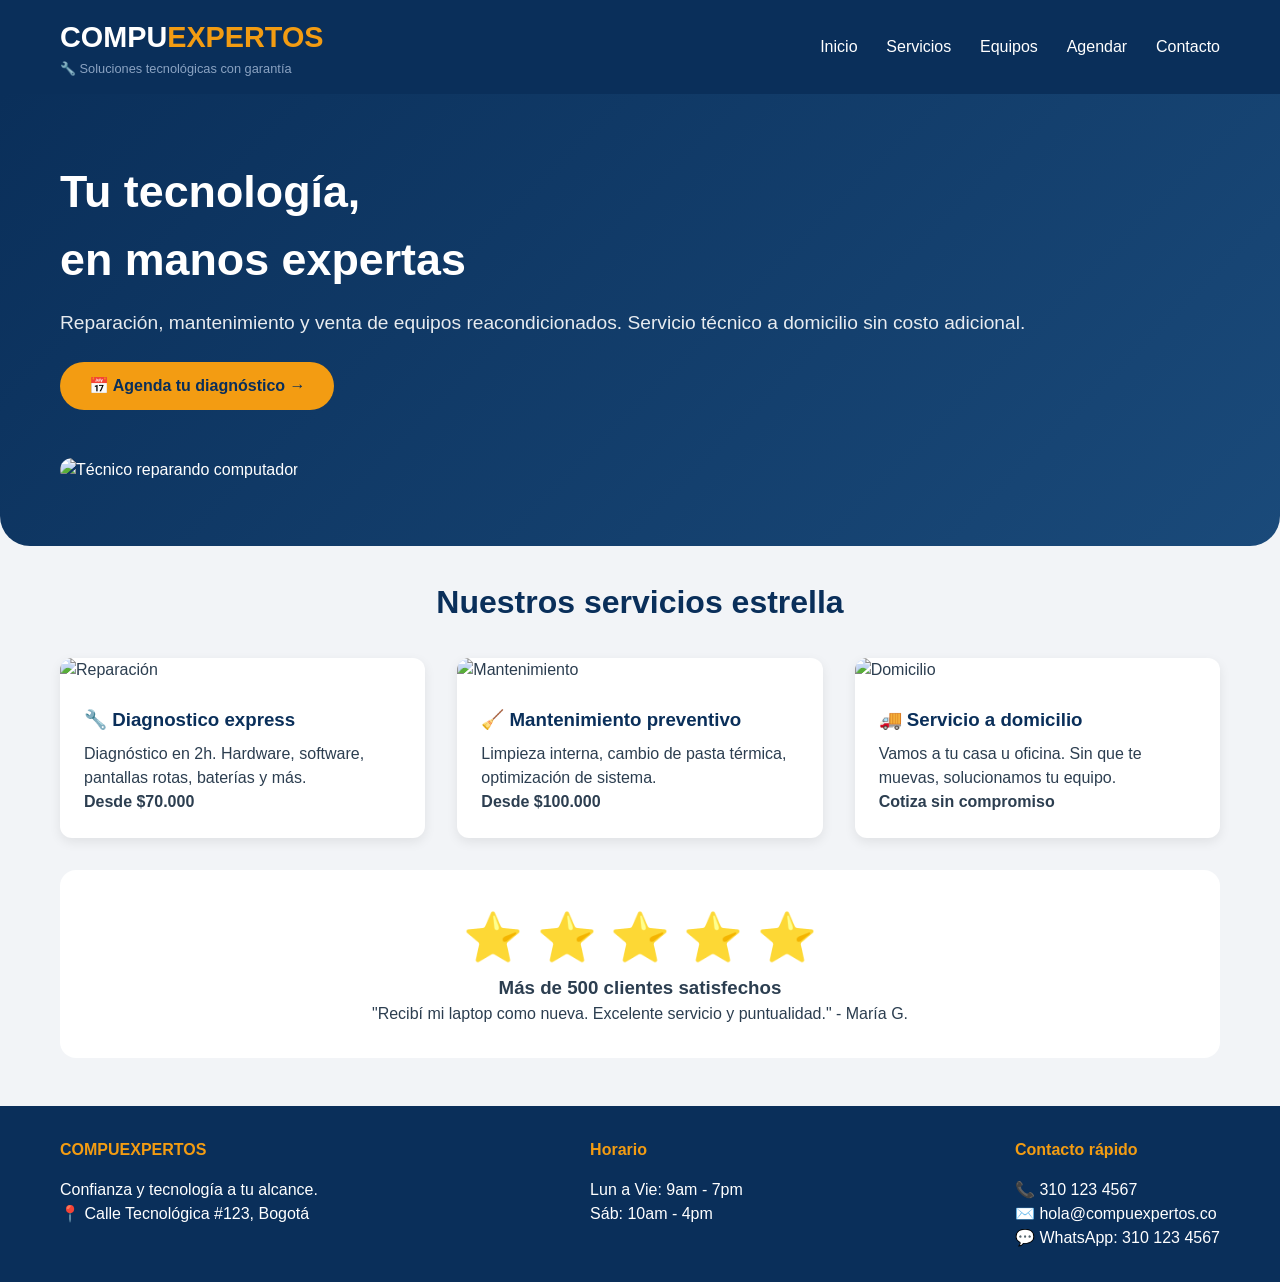
==== index.html @ 9e1fe5d2 "generacion inicial" ====
<!DOCTYPE html>
<html lang="es">
<head>
    <meta charset="UTF-8">
    <meta name="viewport" content="width=device-width, initial-scale=1.0">
    <title>COMPUEXPERTOS | Inicio</title>
    <link rel="stylesheet" href="css/styles.css">
    <style>
        /* Estilos específicos del inicio */
        .hero {
            background: linear-gradient(135deg, #0A2F5A 0%, #1a4a7a 100%);
            color: white;
            padding: 4rem 0;
            border-radius: 0 0 30px 30px;
        }
        
        .hero-grid {
            display: flex;
            align-items: center;
            gap: 3rem;
            flex-wrap: wrap;
        }
        
        .hero-text h2 {
            font-size: 2.8rem;
            margin-bottom: 1rem;
        }
        
        .hero-text p {
            font-size: 1.2rem;
            margin-bottom: 1.5rem;
            opacity: 0.9;
        }
        
        .servicios-grid {
            display: grid;
            grid-template-columns: repeat(auto-fit, minmax(280px, 1fr));
            gap: 2rem;
            margin: 2rem 0;
        }
        
        .ventaja {
            text-align: center;
            padding: 2rem;
            background: white;
            border-radius: 16px;
        }
        
        .ventaja .icono {
            font-size: 3rem;
        }
        
        .section-title {
            text-align: center;
            font-size: 2rem;
            color: var(--azul-profundo);
            margin: 2rem 0 1rem;
        }
    </style>
</head>
<body>
    <header class="main-header">
        <div class="container header-flex">
            <div class="logo">
                <h1>COMPU<span>EXPERTOS</span></h1>
                <p>🔧 Soluciones tecnológicas con garantía</p>
            </div>
            <nav class="nav-links">
                <a href="index.html">Inicio</a>
                <a href="servicios.html">Servicios</a>
                <a href="equipos.html">Equipos</a>
                <a href="agendar.html">Agendar</a>
                <a href="contacto.html">Contacto</a>
            </nav>
        </div>
    </header>

    <main>
        <section class="hero">
            <div class="container hero-grid">
                <div class="hero-text">
                    <h2>Tu tecnología, <br>en manos expertas</h2>
                    <p>Reparación, mantenimiento y venta de equipos reacondicionados. Servicio técnico a domicilio sin costo adicional.</p>
                    <a href="agendar.html" class="btn">📅 Agenda tu diagnóstico →</a>
                </div>
                <div class="hero-img">
                    <img src="https://picsum.photos/id/0/500/350" alt="Técnico reparando computador" style="border-radius: 20px; width:100%">
                </div>
            </div>
        </section>

        <div class="container">
            <h2 class="section-title">Nuestros servicios estrella</h2>
            <div class="servicios-grid">
                <div class="card">
                    <img src="https://picsum.photos/id/1/400/250" alt="Reparación" class="card-img">
                    <div class="card-content">
                        <h3>🔧 Diagnostico express</h3>
                        <p>Diagnóstico en 2h. Hardware, software, pantallas rotas, baterías y más.</p>
                        <strong>Desde $70.000</strong>
                    </div>
                </div>
                <div class="card">
                    <img src="https://picsum.photos/id/2/400/250" alt="Mantenimiento" class="card-img">
                    <div class="card-content">
                        <h3>🧹 Mantenimiento preventivo</h3>
                        <p>Limpieza interna, cambio de pasta térmica, optimización de sistema.</p>
                        <strong>Desde $100.000</strong>
                    </div>
                </div>
                <div class="card">
                    <img src="https://picsum.photos/id/3/400/250" alt="Domicilio" class="card-img">
                    <div class="card-content">
                        <h3>🚚 Servicio a domicilio</h3>
                        <p>Vamos a tu casa u oficina. Sin que te muevas, solucionamos tu equipo.</p>
                        <strong>Cotiza sin compromiso</strong>
                    </div>
                </div>
            </div>
        </div>

        <div class="container">
            <div class="ventaja">
                <div class="icono">⭐ ⭐ ⭐ ⭐ ⭐</div>
                <h3>Más de 500 clientes satisfechos</h3>
                <p>"Recibí mi laptop como nueva. Excelente servicio y puntualidad." - María G.</p>
            </div>
        </div>
    </main>

    <footer>
        <div class="container footer-flex">
            <div class="footer-col">
                <h4>COMPUEXPERTOS</h4>
                <p>Confianza y tecnología a tu alcance.</p>
                <p>📍 Calle Tecnológica #123, Bogotá</p>
            </div>
            <div class="footer-col">
                <h4>Horario</h4>
                <p>Lun a Vie: 9am - 7pm</p>
                <p>Sáb: 10am - 4pm</p>
            </div>
            <div class="footer-col">
                <h4>Contacto rápido</h4>
                <p>📞 310 123 4567</p>
                <p>✉️ hola@compuexpertos.co</p>
                <p>💬 WhatsApp: 310 123 4567</p>
            </div>
        </div>
    </footer>
</body>
</html>
---- css/styles.css ----
/* ===== RESET Y VARIABLES ===== */
* {
    margin: 0;
    padding: 0;
    box-sizing: border-box;
}

:root {
    --azul-profundo: #0A2F5A;
    --naranja-accion: #F39C12;
    --gris-claro: #F2F4F7;
    --gris-texto: #2C3E50;
    --blanco: #FFFFFF;
    --sombra: 0 4px 12px rgba(0,0,0,0.08);
    --borde-redondo: 12px;
}

body {
    font-family: 'Inter', 'Segoe UI', Roboto, sans-serif;
    background-color: var(--gris-claro);
    color: var(--gris-texto);
    line-height: 1.5;
}

.container {
    max-width: 1200px;
    margin: 0 auto;
    padding: 0 20px;
}

/* ===== HEADER ===== */
.main-header {
    background: var(--azul-profundo);
    padding: 1rem 0;
    position: sticky;
    top: 0;
    z-index: 100;
}

.header-flex {
    display: flex;
    justify-content: space-between;
    align-items: center;
    flex-wrap: wrap;
    gap: 1rem;
}

.logo h1 {
    color: white;
    font-size: 1.8rem;
}

.logo h1 span {
    color: var(--naranja-accion);
}

.logo p {
    color: #8ba3c2;
    font-size: 0.8rem;
}

.nav-links {
    display: flex;
    gap: 1.8rem;
    flex-wrap: wrap;
}

.nav-links a {
    color: white;
    text-decoration: none;
    font-weight: 500;
    transition: color 0.2s;
    padding: 0.5rem 0;
}

.nav-links a:hover {
    color: var(--naranja-accion);
}

/* ===== BOTONES ===== */
.btn {
    display: inline-block;
    background: var(--naranja-accion);
    color: var(--azul-profundo);
    font-weight: 600;
    padding: 0.75rem 1.8rem;
    border-radius: 40px;
    text-decoration: none;
    transition: all 0.2s;
    border: none;
    cursor: pointer;
}

.btn:hover {
    background: #e67e22;
    transform: translateY(-2px);
}

.btn-outline {
    background: transparent;
    border: 2px solid var(--naranja-accion);
    color: var(--naranja-accion);
}

.btn-outline:hover {
    background: var(--naranja-accion);
    color: white;
}

/* ===== TARJETAS ===== */
.card {
    background: var(--blanco);
    border-radius: var(--borde-redondo);
    overflow: hidden;
    box-shadow: var(--sombra);
    transition: transform 0.2s;
}

.card:hover {
    transform: translateY(-5px);
}

.card-img {
    width: 100%;
    height: 200px;
    object-fit: cover;
}

.card-content {
    padding: 1.5rem;
}

.card-content h3 {
    color: var(--azul-profundo);
    margin-bottom: 0.5rem;
}

/* ===== FORMULARIO ===== */
.form-group {
    margin-bottom: 1.2rem;
}

.form-group label {
    display: block;
    font-weight: 600;
    margin-bottom: 0.3rem;
}

.form-group input,
.form-group select,
.form-group textarea {
    width: 100%;
    padding: 0.8rem;
    border: 1px solid #ccc;
    border-radius: 8px;
    font-family: inherit;
}

/* ===== FOOTER ===== */
footer {
    background: var(--azul-profundo);
    color: white;
    padding: 2rem 0;
    margin-top: 3rem;
}

.footer-flex {
    display: flex;
    justify-content: space-between;
    flex-wrap: wrap;
    gap: 2rem;
}

.footer-col h4 {
    color: var(--naranja-accion);
    margin-bottom: 1rem;
}

.footer-col a {
    color: #ccc;
    text-decoration: none;
}

/* ===== RESPONSIVE ===== */
@media (max-width: 768px) {
    .header-flex {
        flex-direction: column;
        text-align: center;
    }
    
    .nav-links {
        justify-content: center;
    }
    
    .footer-flex {
        flex-direction: column;
        text-align: center;
    }
}
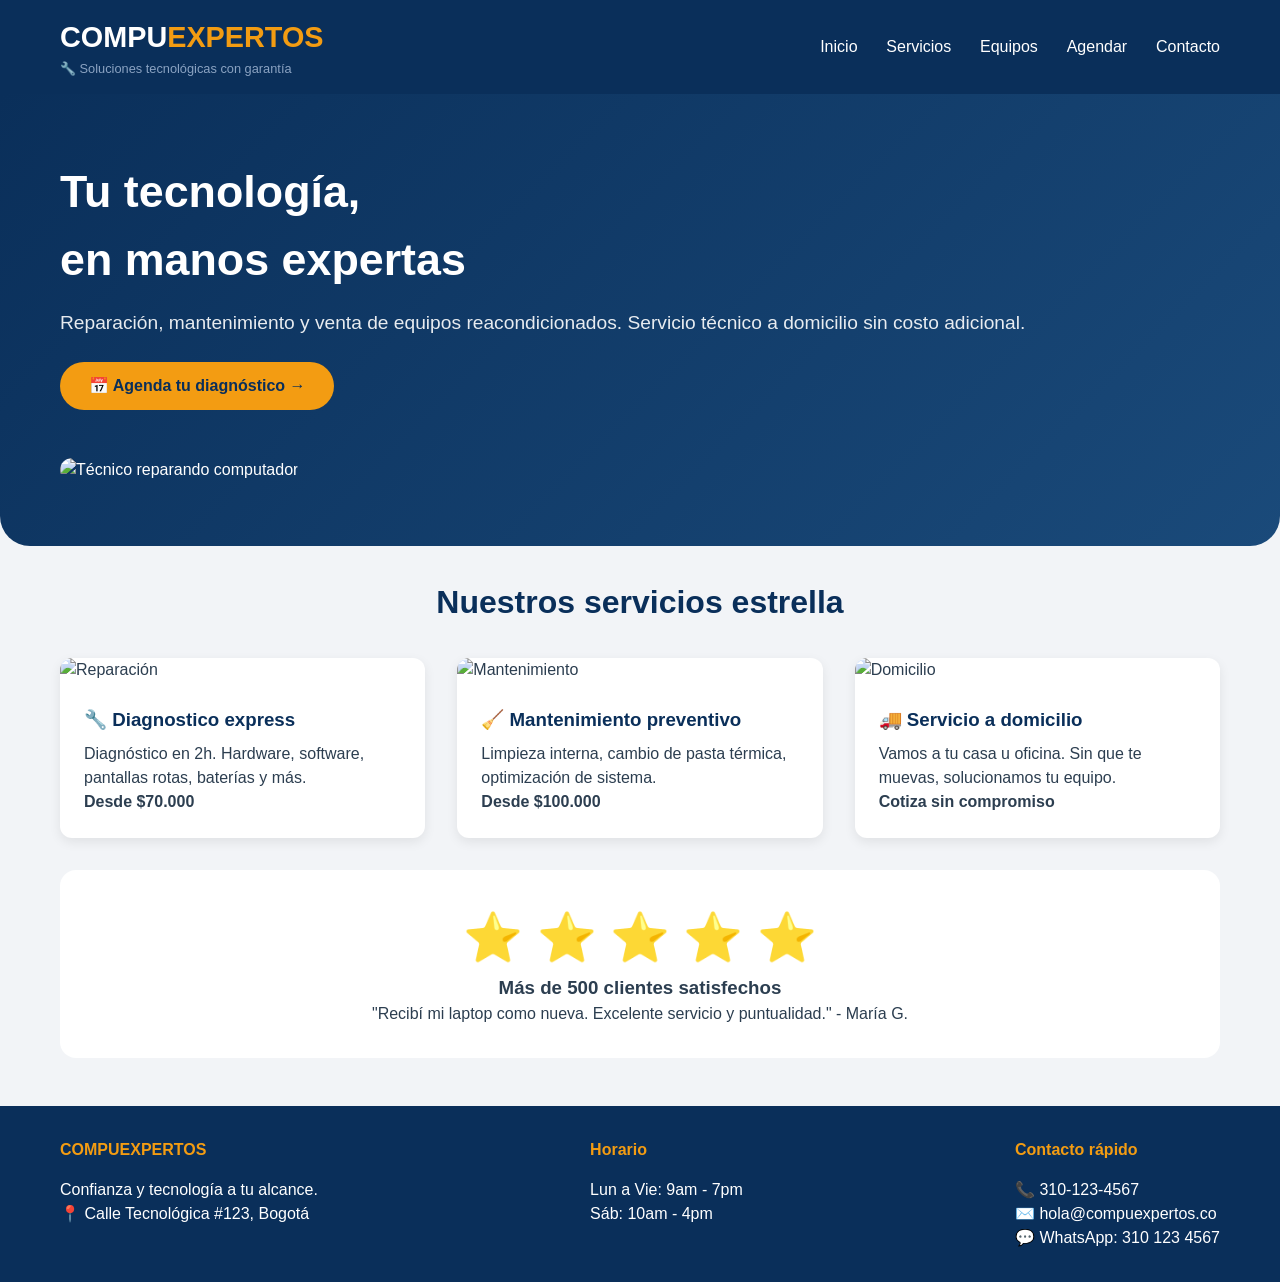
==== commit e9cfcf1c: "Entrega definitiva COMPUEXPERTOS - HTML/CSS" ====
--- a/index.html
+++ b/index.html
@@ -142,7 +142,7 @@
             </div>
             <div class="footer-col">
                 <h4>Contacto rápido</h4>
-                <p>📞 310 123 4567</p>
+                <p>📞 310-123-4567</p>
                 <p>✉️ hola@compuexpertos.co</p>
                 <p>💬 WhatsApp: 310 123 4567</p>
             </div>
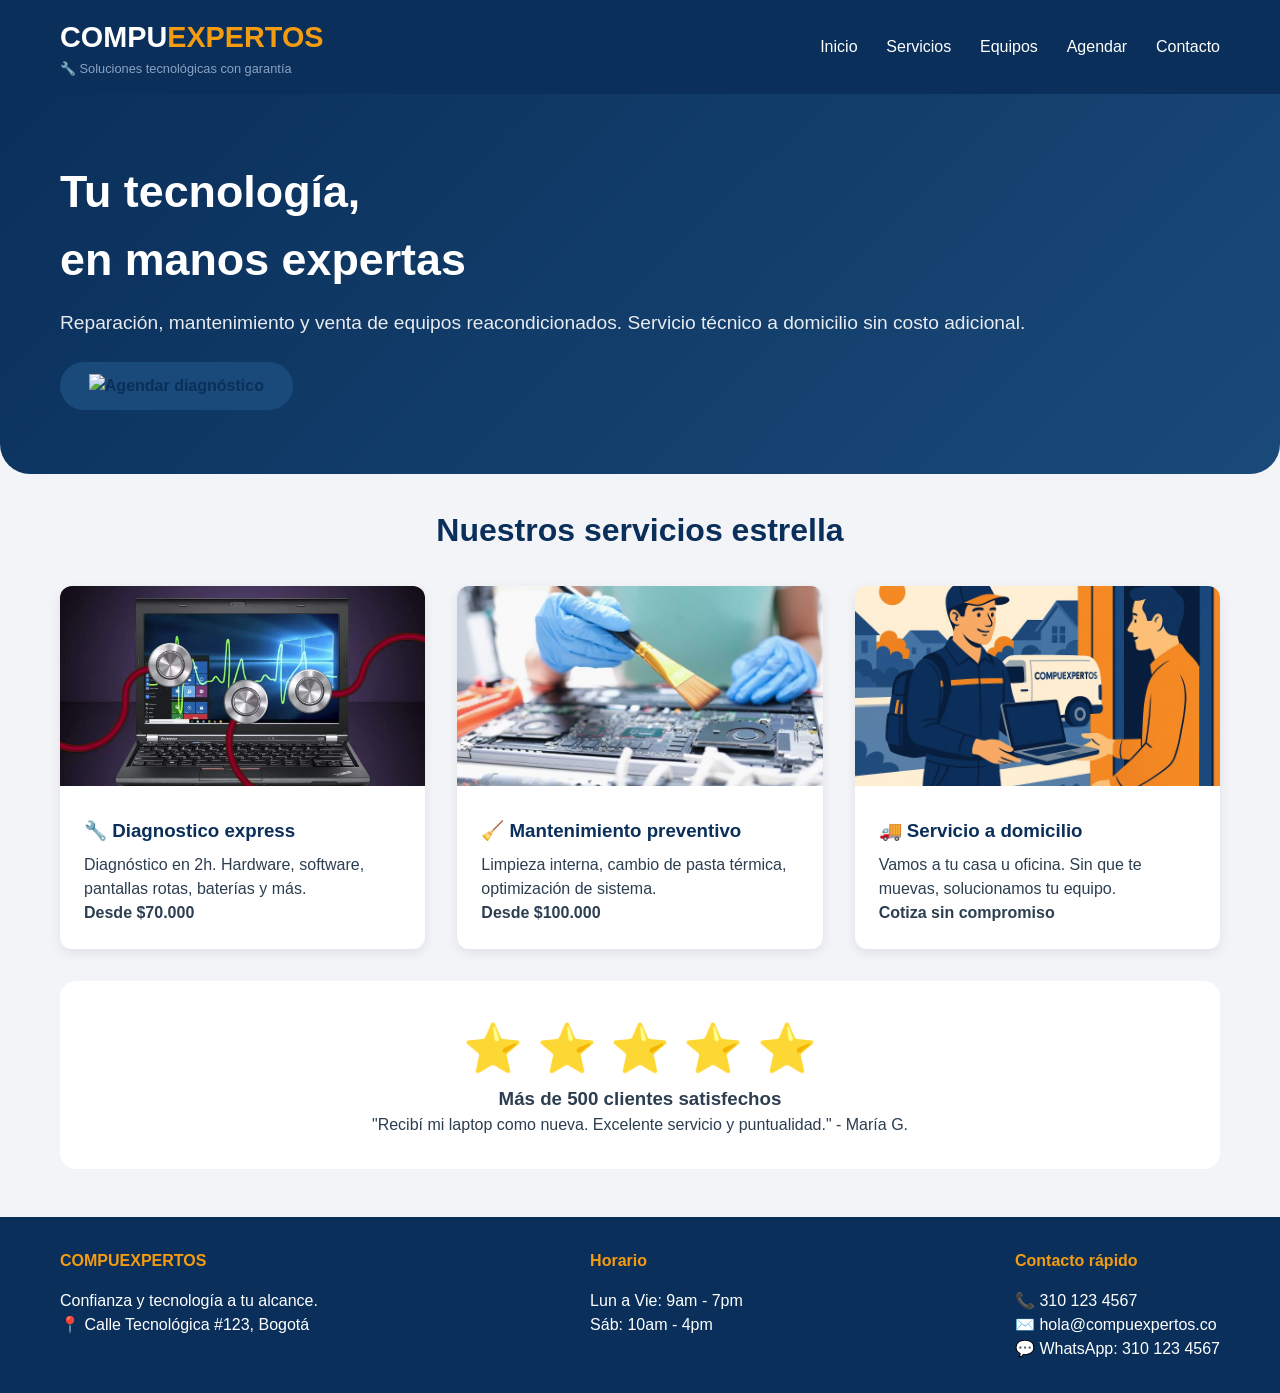
==== commit a551f684: "ajuste imagenes" ====
--- a/index.html
+++ b/index.html
@@ -1,5 +1,6 @@
 <!DOCTYPE html>
 <html lang="es">
+
 <head>
     <meta charset="UTF-8">
     <meta name="viewport" content="width=device-width, initial-scale=1.0">
@@ -13,43 +14,43 @@
             padding: 4rem 0;
             border-radius: 0 0 30px 30px;
         }
-        
+
         .hero-grid {
             display: flex;
             align-items: center;
             gap: 3rem;
             flex-wrap: wrap;
         }
-        
+
         .hero-text h2 {
             font-size: 2.8rem;
             margin-bottom: 1rem;
         }
-        
+
         .hero-text p {
             font-size: 1.2rem;
             margin-bottom: 1.5rem;
             opacity: 0.9;
         }
-        
+
         .servicios-grid {
             display: grid;
             grid-template-columns: repeat(auto-fit, minmax(280px, 1fr));
             gap: 2rem;
             margin: 2rem 0;
         }
-        
+
         .ventaja {
             text-align: center;
             padding: 2rem;
             background: white;
             border-radius: 16px;
         }
-        
+
         .ventaja .icono {
             font-size: 3rem;
         }
-        
+
         .section-title {
             text-align: center;
             font-size: 2rem;
@@ -58,6 +59,7 @@
         }
     </style>
 </head>
+
 <body>
     <header class="main-header">
         <div class="container header-flex">
@@ -80,11 +82,12 @@
             <div class="container hero-grid">
                 <div class="hero-text">
                     <h2>Tu tecnología, <br>en manos expertas</h2>
-                    <p>Reparación, mantenimiento y venta de equipos reacondicionados. Servicio técnico a domicilio sin costo adicional.</p>
-                    <a href="agendar.html" class="btn">📅 Agenda tu diagnóstico →</a>
-                </div>
-                <div class="hero-img">
-                    <img src="https://picsum.photos/id/0/500/350" alt="Técnico reparando computador" style="border-radius: 20px; width:100%">
+                    <p>Reparación, mantenimiento y venta de equipos reacondicionados. Servicio técnico a domicilio sin
+                        costo adicional.</p>
+                    <a href="agendar.html" class="btn" style="background-color:#1a4a7a ;">
+                        <img src="https://www.dian.gov.co/atencionciudadano/Agendamiento-de-Citas/PublishingImages/Banner-SistemaAgendamientoCitas.jpg"
+                            alt="Agendar diagnóstico" class="card-img">
+                    </a>
                 </div>
             </div>
         </section>
@@ -93,7 +96,7 @@
             <h2 class="section-title">Nuestros servicios estrella</h2>
             <div class="servicios-grid">
                 <div class="card">
-                    <img src="https://picsum.photos/id/1/400/250" alt="Reparación" class="card-img">
+                    <img src="img/Diagnostico-.jpg" alt="Reparación" class="card-img">
                     <div class="card-content">
                         <h3>🔧 Diagnostico express</h3>
                         <p>Diagnóstico en 2h. Hardware, software, pantallas rotas, baterías y más.</p>
@@ -101,7 +104,7 @@
                     </div>
                 </div>
                 <div class="card">
-                    <img src="https://picsum.photos/id/2/400/250" alt="Mantenimiento" class="card-img">
+                    <img src="img/portada-mantenimiento-correctivo.jpg" alt="Mantenimiento" class="card-img">
                     <div class="card-content">
                         <h3>🧹 Mantenimiento preventivo</h3>
                         <p>Limpieza interna, cambio de pasta térmica, optimización de sistema.</p>
@@ -109,7 +112,7 @@
                     </div>
                 </div>
                 <div class="card">
-                    <img src="https://picsum.photos/id/3/400/250" alt="Domicilio" class="card-img">
+                    <img src="img/Domicilio.jpeg" alt="Domicilio" class="card-img">
                     <div class="card-content">
                         <h3>🚚 Servicio a domicilio</h3>
                         <p>Vamos a tu casa u oficina. Sin que te muevas, solucionamos tu equipo.</p>
@@ -142,11 +145,12 @@
             </div>
             <div class="footer-col">
                 <h4>Contacto rápido</h4>
-                <p>📞 310-123-4567</p>
+                <p>📞 310 123 4567</p>
                 <p>✉️ hola@compuexpertos.co</p>
                 <p>💬 WhatsApp: 310 123 4567</p>
             </div>
         </div>
     </footer>
 </body>
+
 </html>
--- a/css/styles.css
+++ b/css/styles.css
@@ -11,7 +11,7 @@
     --gris-claro: #F2F4F7;
     --gris-texto: #2C3E50;
     --blanco: #FFFFFF;
-    --sombra: 0 4px 12px rgba(0,0,0,0.08);
+    --sombra: 0 4px 12px rgba(0, 0, 0, 0.08);
     --borde-redondo: 12px;
 }
 
@@ -187,11 +187,11 @@
         flex-direction: column;
         text-align: center;
     }
-    
+
     .nav-links {
         justify-content: center;
     }
-    
+
     .footer-flex {
         flex-direction: column;
         text-align: center;
